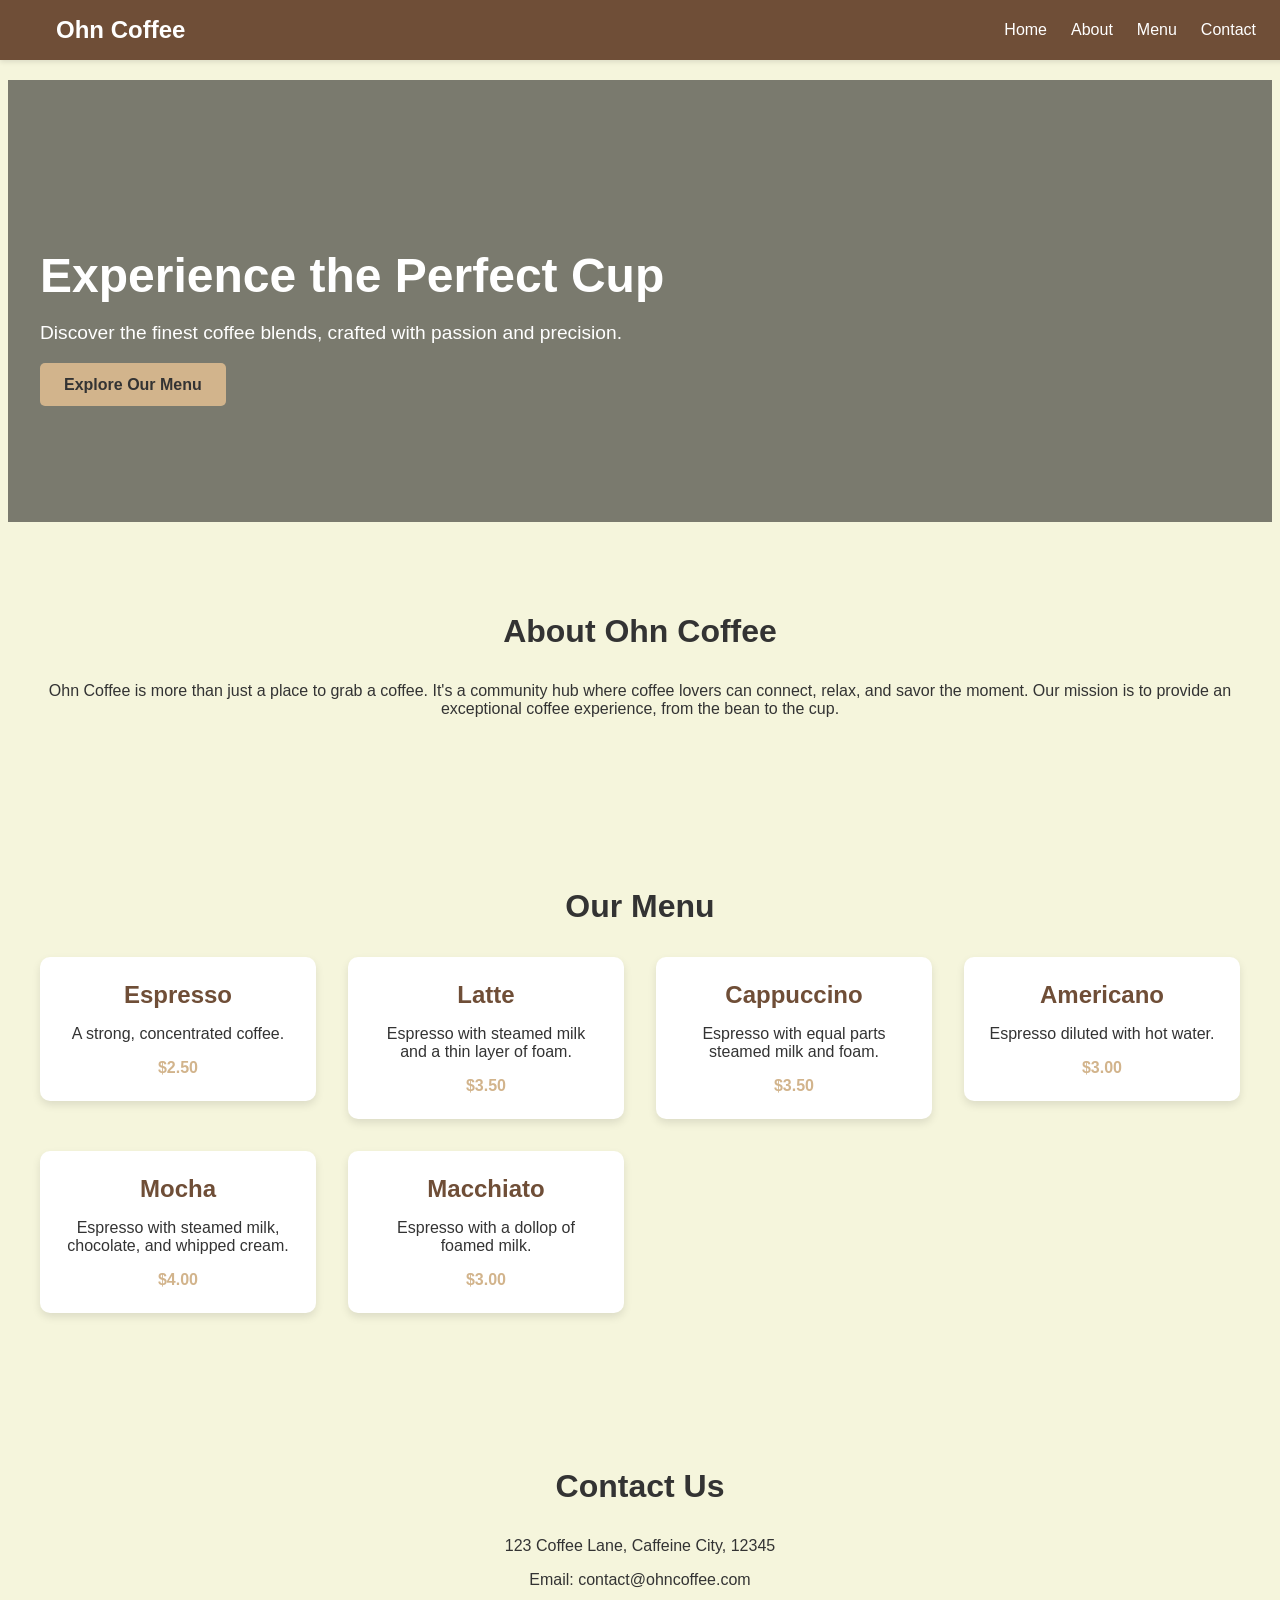
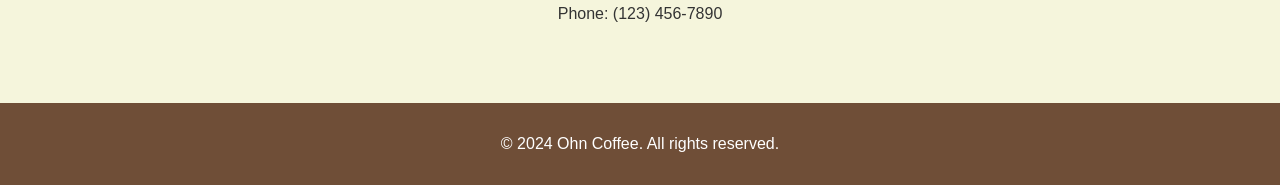
==== index.html @ 7828a5fc "Initial commit for Ohn Coffee branding" ====
<!DOCTYPE html>
<html lang="en">
<head>
    <meta charset="UTF-8">
    <meta name="viewport" content="width=device-width, initial-scale=1.0">
    <title>Ohn Coffee</title>
    <link rel="stylesheet" href="style.css">
</head>
<body>
    <header>
        <nav>
            <div class="logo">Ohn Coffee</div>
            <ul>
                <li><a href="#hero">Home</a></li>
                <li><a href="#about">About</a></li>
                <li><a href="#menu">Menu</a></li>
                <li><a href="#contact">Contact</a></li>
            </ul>
        </nav>
    </header>

    <main>
        <section id="hero">
            <div class="hero-content">
                <h1>Experience the Perfect Cup</h1>
                <p>Discover the finest coffee blends, crafted with passion and precision.</p>
                <a href="#menu" class="btn">Explore Our Menu</a>
            </div>
        </section>

        <section id="about">
            <h2>About Ohn Coffee</h2>
            <p>Ohn Coffee is more than just a place to grab a coffee. It's a community hub where coffee lovers can connect, relax, and savor the moment. Our mission is to provide an exceptional coffee experience, from the bean to the cup.</p>
        </section>

        <section id="menu">
            <h2>Our Menu</h2>
            <div class="menu-items">
                </div>
        </section>

        <section id="contact">
            <h2>Contact Us</h2>
            <p>123 Coffee Lane, Caffeine City, 12345</p>
            <p>Email: contact@ohncoffee.com</p>
            <p>Phone: (123) 456-7890</p>
        </section>
    </main>

    <footer>
        <p>&copy; 2024 Ohn Coffee. All rights reserved.</p>
    </footer>

    <script src="main.js"></script>
</body>
</html>
---- style.css ----
body {
    font-family: sans-serif;
    margin: 0;
    background-color: #F5F5DC;
    color: #333;
}

header {
    background-color: #6F4E37;
    color: white;
    padding: 1rem;
    position: fixed;
    width: 100%;
    top: 0;
    z-index: 1000;
    box-shadow: 0 2px 5px rgba(0,0,0,0.1);
}

nav {
    display: flex;
    justify-content: space-between;
    align-items: center;
    max-width: 1200px;
    margin: 0 auto;
}

.logo {
    font-size: 1.5rem;
    font-weight: bold;
}

nav ul {
    list-style: none;
    margin: 0;
    padding: 0;
    display: flex;
}

nav ul li {
    margin-left: 1.5rem;
}

nav a {
    color: white;
    text-decoration: none;
    font-size: 1rem;
    transition: color 0.3s;
}

nav a:hover {
    color: #D2B48C;
}

main {
    padding-top: 5rem;
}

section {
    padding: 4rem 2rem;
    text-align: center;
    max-width: 1200px;
    margin: 0 auto;
}

#hero {
    background-image: linear-gradient(rgba(0, 0, 0, 0.5), rgba(0, 0, 0, 0.5)), url('https://images.unsplash.com/photo-1511920183353-321c136939a9?q=80&w=2574&ixlib=rb-4.0.3&ixid=M3wxMjA3fDB8MHxwaG90by1wYWdlfHx8fGVufDB8fHx8fA%3D%3D');
    background-size: cover;
    background-position: center;
    color: white;
    padding: 8rem 2rem;
    text-align: left;
}

.hero-content h1 {
    font-size: 3rem;
    margin-bottom: 1rem;
}

.hero-content p {
    font-size: 1.2rem;
    margin-bottom: 2rem;
}

.btn {
    background-color: #D2B48C;
    color: #333;
    padding: 0.8rem 1.5rem;
    text-decoration: none;
    border-radius: 5px;
    font-weight: bold;
    transition: background-color 0.3s;
}

.btn:hover {
    background-color: #C1A37E;
}

h2 {
    font-size: 2rem;
    margin-bottom: 2rem;
}

.menu-items {
    display: grid;
    grid-template-columns: repeat(auto-fit, minmax(250px, 1fr));
    gap: 2rem;
    margin-top: 2rem;
}

footer {
    background-color: #6F4E37;
    color: white;
    text-align: center;
    padding: 1rem;
}
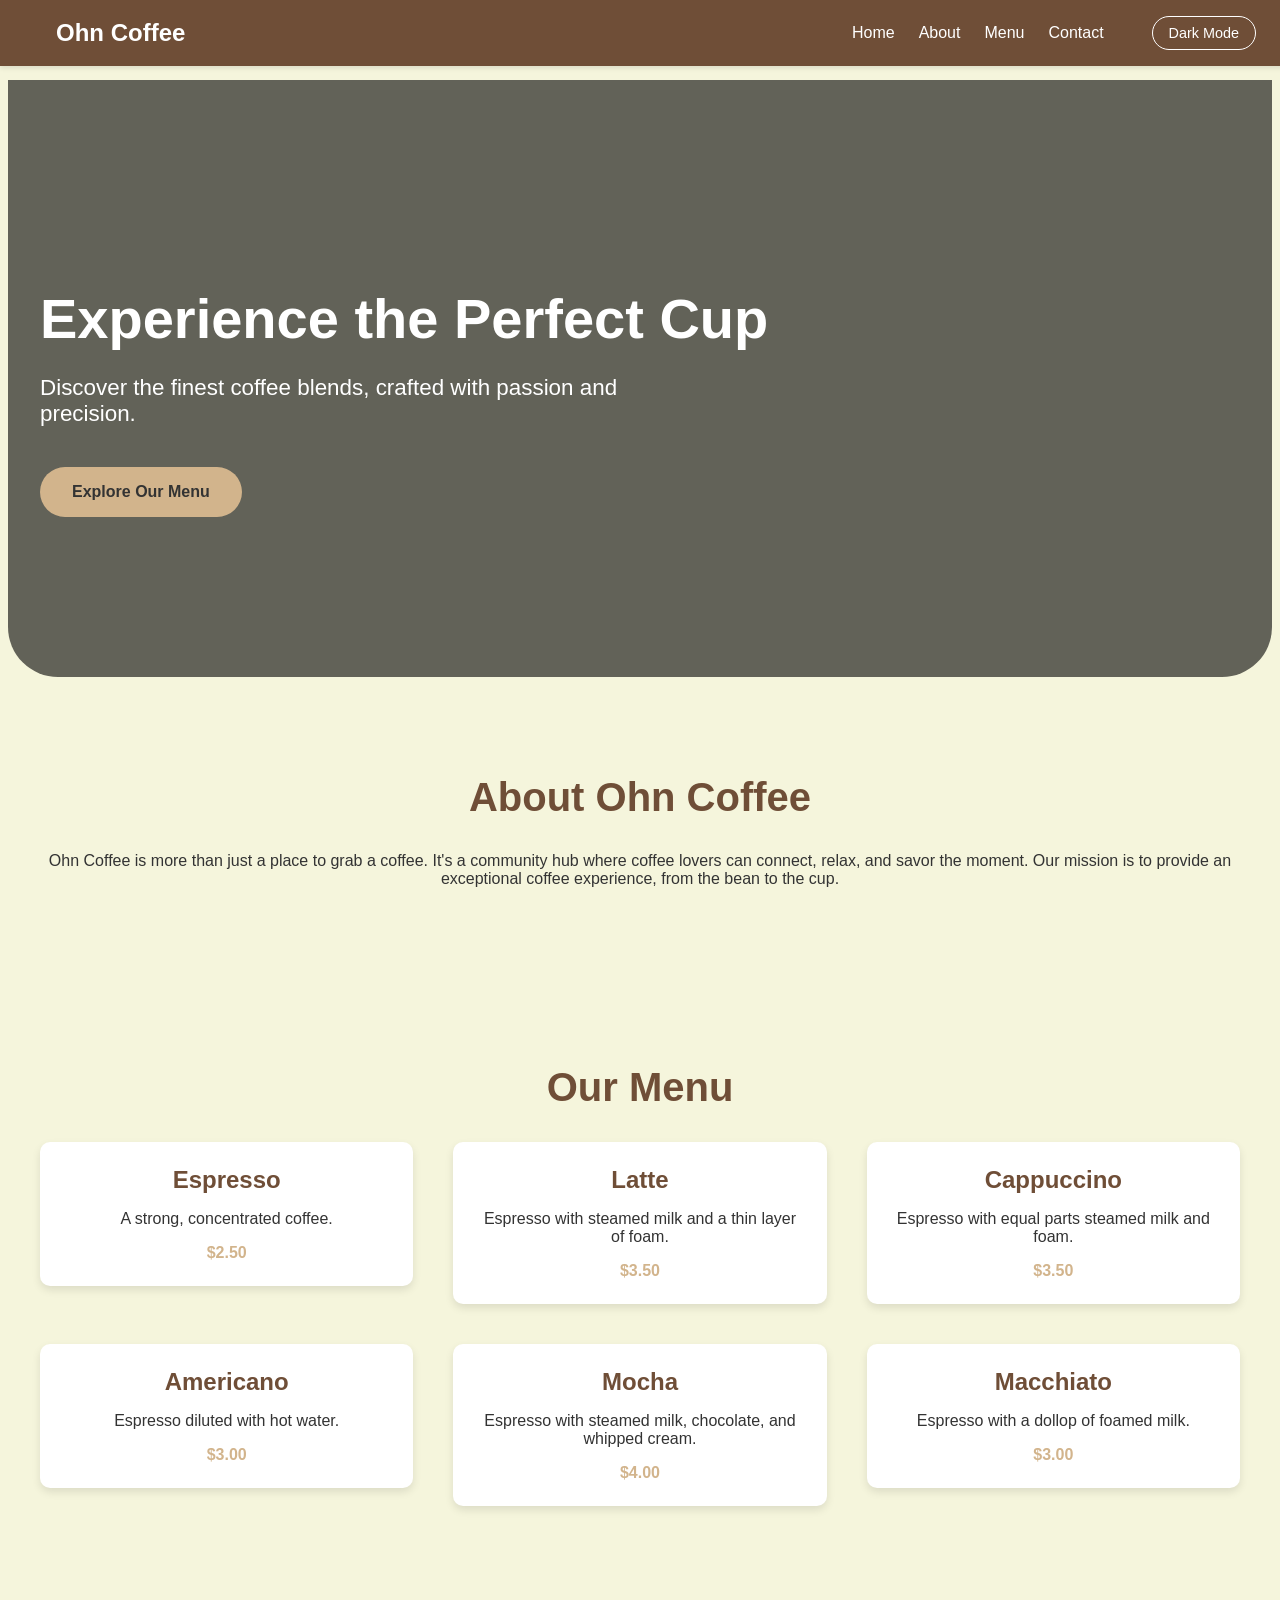
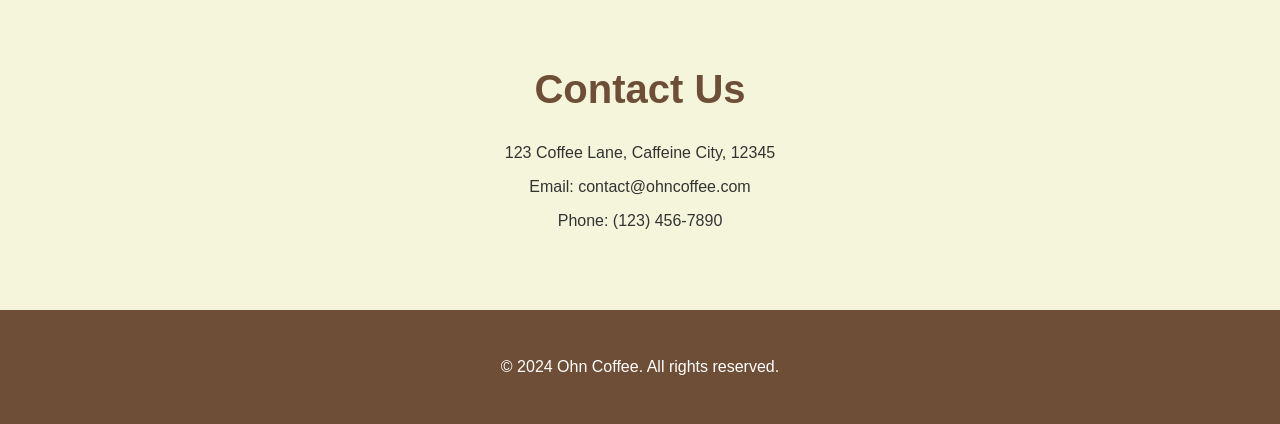
==== commit 9c226b94: "feat: add dark/white mode toggle and refactor styles with CSS variables" ====
--- a/index.html
+++ b/index.html
@@ -16,6 +16,7 @@
                 <li><a href="#about">About</a></li>
                 <li><a href="#menu">Menu</a></li>
                 <li><a href="#contact">Contact</a></li>
+                <li><button id="theme-toggle">Dark Mode</button></li>
             </ul>
         </nav>
     </header>
--- a/style.css
+++ b/style.css
@@ -1,20 +1,45 @@
+:root {
+    --bg-color: #F5F5DC;
+    --text-color: #333333;
+    --primary-color: #6F4E37;
+    --secondary-color: #F5F5DC;
+    --accent-color: #D2B48C;
+    --header-bg: #6F4E37;
+    --header-text: #FFFFFF;
+    --card-bg: #FFFFFF;
+    --card-shadow: rgba(0, 0, 0, 0.1);
+}
+
+body.dark-theme {
+    --bg-color: #1A1A1A;
+    --text-color: #F5F5DC;
+    --primary-color: #D2B48C;
+    --secondary-color: #2D2D2D;
+    --accent-color: #6F4E37;
+    --header-bg: #121212;
+    --header-text: #F5F5DC;
+    --card-bg: #2D2D2D;
+    --card-shadow: rgba(0, 0, 0, 0.3);
+}
 
 body {
-    font-family: sans-serif;
+    font-family: 'Segoe UI', Tahoma, Geneva, Verdana, sans-serif;
     margin: 0;
-    background-color: #F5F5DC;
-    color: #333;
+    background-color: var(--bg-color);
+    color: var(--text-color);
+    transition: background-color 0.3s, color 0.3s;
 }
 
 header {
-    background-color: #6F4E37;
-    color: white;
+    background-color: var(--header-bg);
+    color: var(--header-text);
     padding: 1rem;
     position: fixed;
     width: 100%;
     top: 0;
     z-index: 1000;
     box-shadow: 0 2px 5px rgba(0,0,0,0.1);
+    transition: background-color 0.3s, color 0.3s;
 }
 
 nav {
@@ -35,6 +60,7 @@
     margin: 0;
     padding: 0;
     display: flex;
+    align-items: center;
 }
 
 nav ul li {
@@ -42,14 +68,31 @@
 }
 
 nav a {
-    color: white;
+    color: var(--header-text);
     text-decoration: none;
     font-size: 1rem;
     transition: color 0.3s;
 }
 
 nav a:hover {
-    color: #D2B48C;
+    color: var(--accent-color);
+}
+
+#theme-toggle {
+    background: none;
+    border: 1px solid var(--header-text);
+    color: var(--header-text);
+    padding: 0.5rem 1rem;
+    cursor: pointer;
+    border-radius: 20px;
+    font-size: 0.9rem;
+    margin-left: 1.5rem;
+    transition: all 0.3s;
+}
+
+#theme-toggle:hover {
+    background-color: var(--header-text);
+    color: var(--header-bg);
 }
 
 main {
@@ -64,53 +107,60 @@
 }
 
 #hero {
-    background-image: linear-gradient(rgba(0, 0, 0, 0.5), rgba(0, 0, 0, 0.5)), url('https://images.unsplash.com/photo-1511920183353-321c136939a9?q=80&w=2574&ixlib=rb-4.0.3&ixid=M3wxMjA3fDB8MHxwaG90by1wYWdlfHx8fGVufDB8fHx8fA%3D%3D');
+    background-image: linear-gradient(rgba(0, 0, 0, 0.6), rgba(0, 0, 0, 0.6)), url('https://images.unsplash.com/photo-1511920183353-321c136939a9?q=80&w=2574&ixlib=rb-4.0.3&ixid=M3wxMjA3fDB8MHxwaG90by1wYWdlfHx8fGVufDB8fHx8fA%3D%3D');
     background-size: cover;
     background-position: center;
     color: white;
-    padding: 8rem 2rem;
+    padding: 10rem 2rem;
     text-align: left;
+    border-radius: 0 0 50px 50px;
 }
 
 .hero-content h1 {
-    font-size: 3rem;
-    margin-bottom: 1rem;
+    font-size: 3.5rem;
+    margin-bottom: 1.5rem;
 }
 
 .hero-content p {
-    font-size: 1.2rem;
-    margin-bottom: 2rem;
+    font-size: 1.4rem;
+    margin-bottom: 2.5rem;
+    max-width: 600px;
 }
 
 .btn {
-    background-color: #D2B48C;
+    background-color: var(--accent-color);
     color: #333;
-    padding: 0.8rem 1.5rem;
+    padding: 1rem 2rem;
     text-decoration: none;
-    border-radius: 5px;
+    border-radius: 30px;
     font-weight: bold;
-    transition: background-color 0.3s;
+    transition: transform 0.3s, background-color 0.3s;
+    display: inline-block;
 }
 
 .btn:hover {
-    background-color: #C1A37E;
+    background-color: var(--primary-color);
+    color: white;
+    transform: scale(1.05);
 }
 
 h2 {
-    font-size: 2rem;
+    font-size: 2.5rem;
     margin-bottom: 2rem;
+    color: var(--primary-color);
 }
 
 .menu-items {
     display: grid;
-    grid-template-columns: repeat(auto-fit, minmax(250px, 1fr));
-    gap: 2rem;
+    grid-template-columns: repeat(auto-fit, minmax(280px, 1fr));
+    gap: 2.5rem;
     margin-top: 2rem;
 }
 
 footer {
-    background-color: #6F4E37;
-    color: white;
+    background-color: var(--header-bg);
+    color: var(--header-text);
     text-align: center;
-    padding: 1rem;
+    padding: 2rem;
+    transition: background-color 0.3s, color 0.3s;
 }
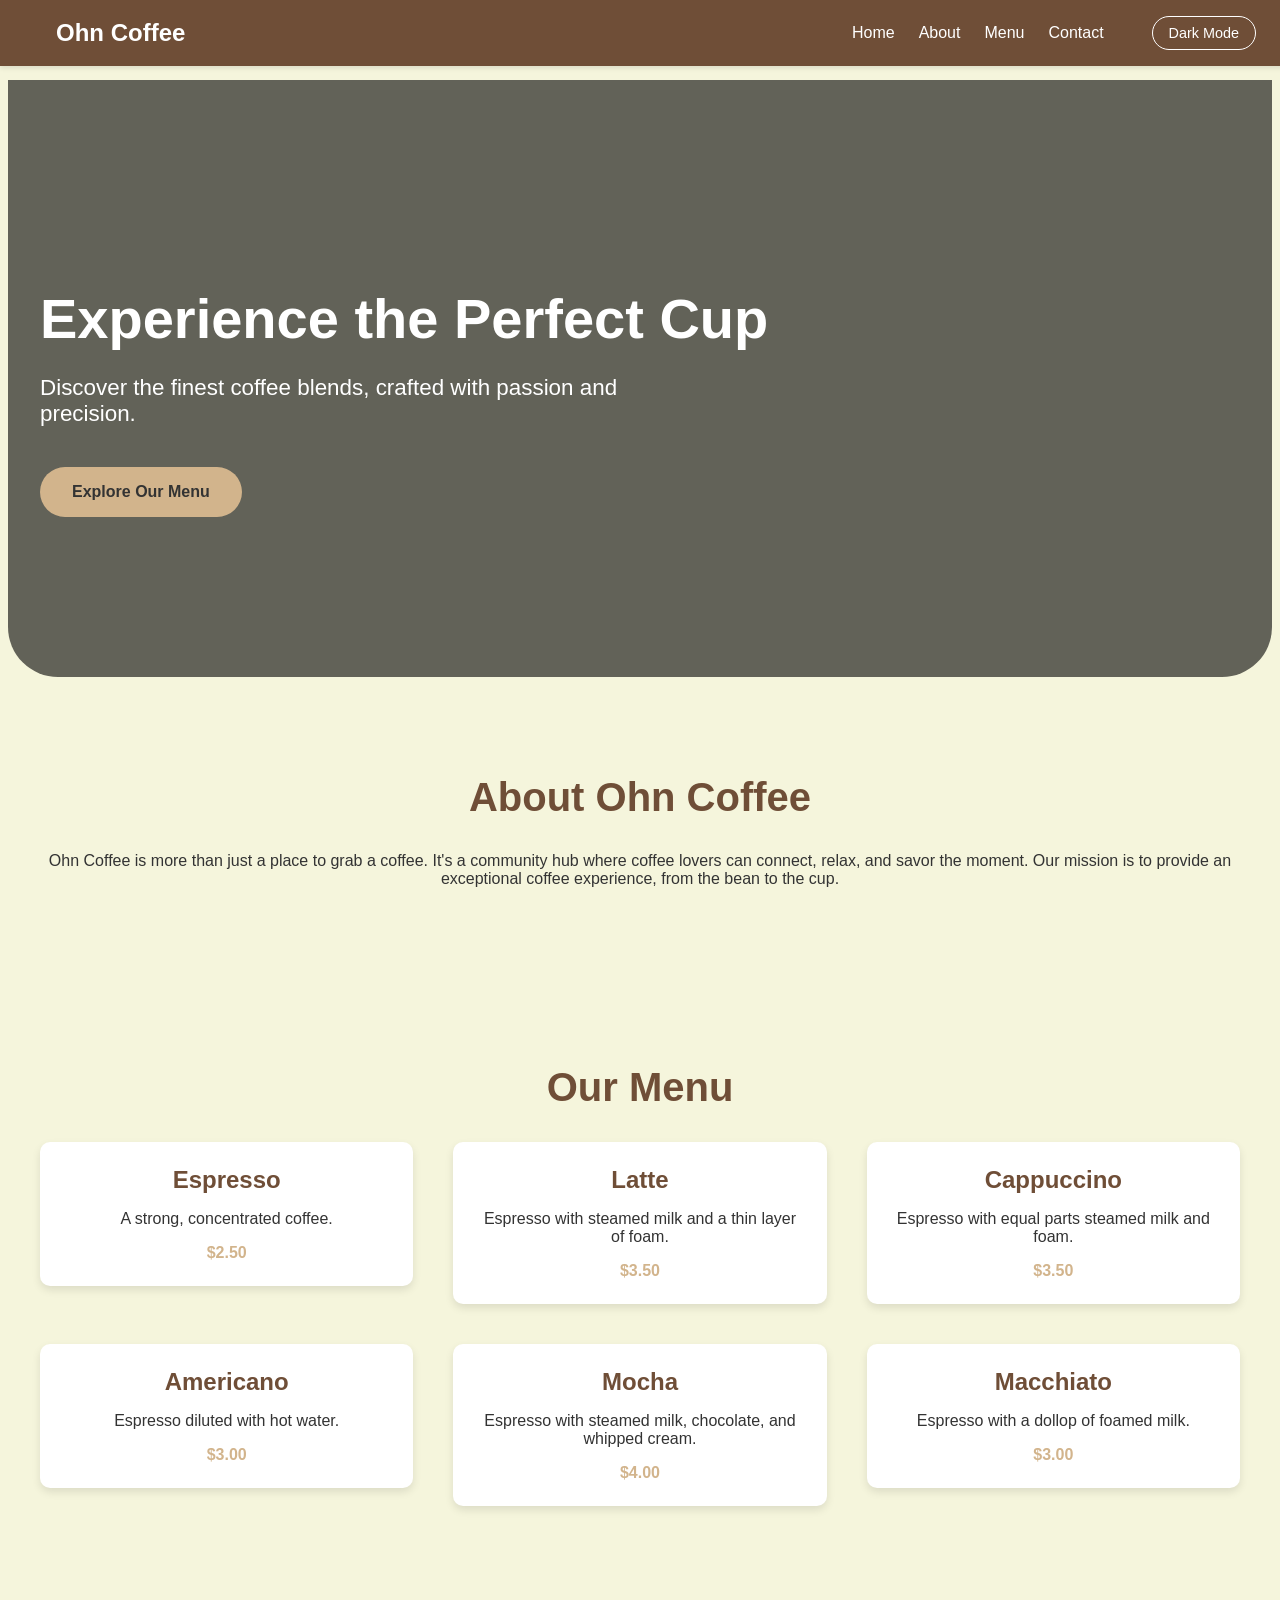
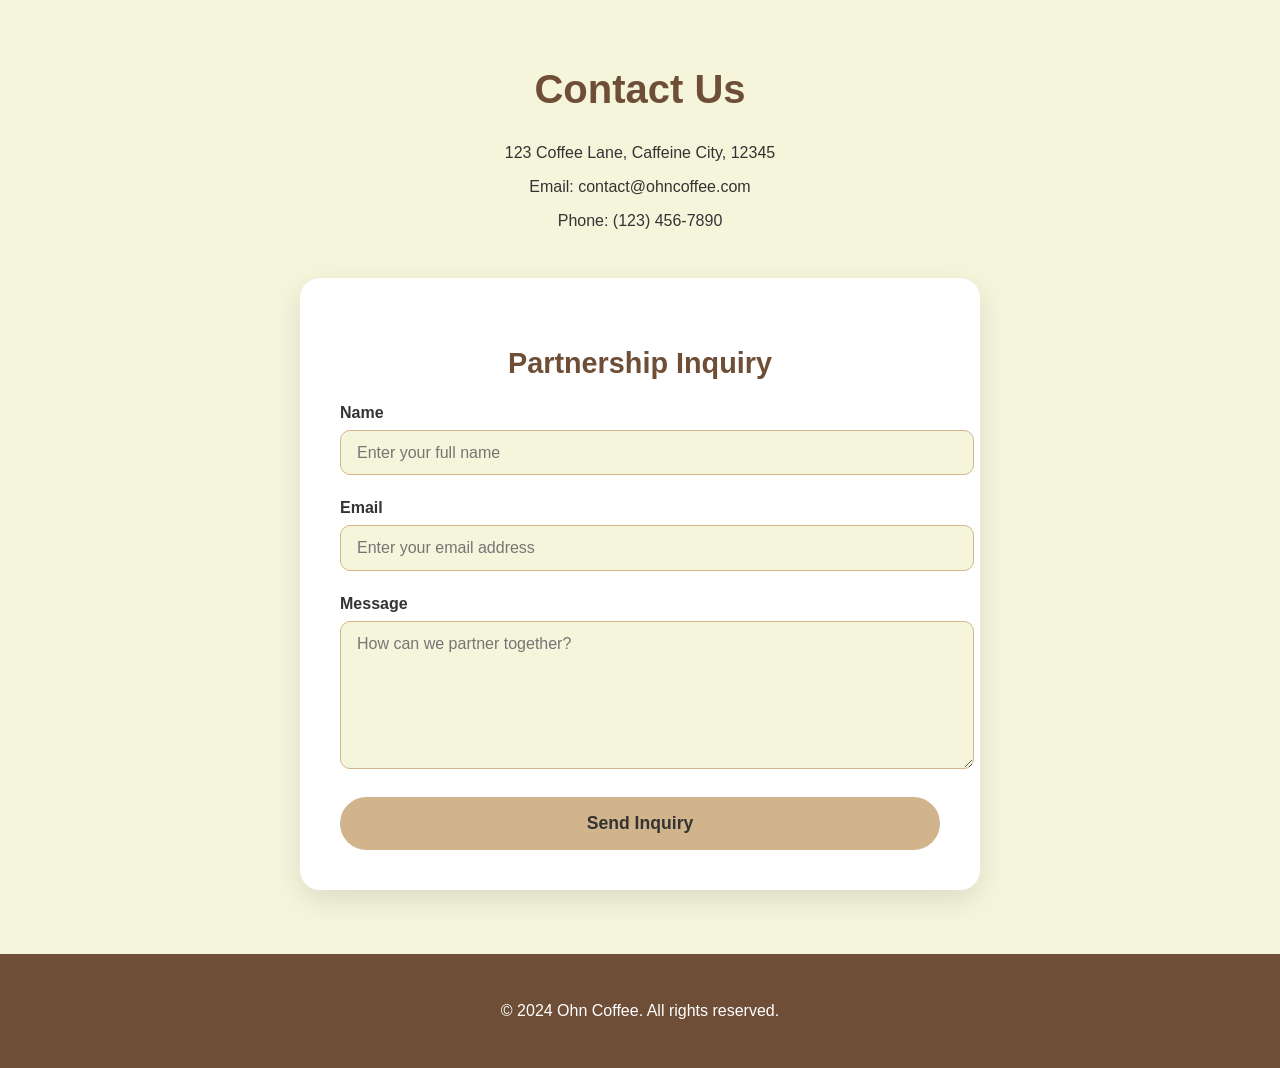
==== commit 49c26e58: "feat: update formspree endpoint and finalize partnership form" ====
--- a/index.html
+++ b/index.html
@@ -46,6 +46,25 @@
             <p>123 Coffee Lane, Caffeine City, 12345</p>
             <p>Email: contact@ohncoffee.com</p>
             <p>Phone: (123) 456-7890</p>
+
+            <div class="partnership-form">
+                <h3>Partnership Inquiry</h3>
+                <form action="https://formspree.io/f/mpqegzza" method="POST">
+                    <div class="form-group">
+                        <label for="full-name">Name</label>
+                        <input type="text" id="full-name" name="name" required placeholder="Enter your full name">
+                    </div>
+                    <div class="form-group">
+                        <label for="email-address">Email</label>
+                        <input type="email" id="email-address" name="email" required placeholder="Enter your email address">
+                    </div>
+                    <div class="form-group">
+                        <label for="message">Message</label>
+                        <textarea id="message" name="message" required placeholder="How can we partner together?"></textarea>
+                    </div>
+                    <button type="submit" class="btn">Send Inquiry</button>
+                </form>
+            </div>
         </section>
     </main>
 
--- a/style.css
+++ b/style.css
@@ -157,6 +157,67 @@
     margin-top: 2rem;
 }
 
+.partnership-form {
+    max-width: 600px;
+    margin: 3rem auto 0;
+    text-align: left;
+    background-color: var(--card-bg);
+    padding: 2.5rem;
+    border-radius: 20px;
+    box-shadow: 0 10px 30px var(--card-shadow);
+    transition: background-color 0.3s, box-shadow 0.3s;
+}
+
+.partnership-form h3 {
+    font-size: 1.8rem;
+    color: var(--primary-color);
+    margin-bottom: 1.5rem;
+    text-align: center;
+}
+
+.form-group {
+    margin-bottom: 1.5rem;
+}
+
+.form-group label {
+    display: block;
+    margin-bottom: 0.5rem;
+    font-weight: bold;
+    color: var(--text-color);
+}
+
+.form-group input, 
+.form-group textarea {
+    width: 100%;
+    padding: 0.8rem 1rem;
+    border: 1px solid var(--accent-color);
+    border-radius: 10px;
+    background-color: var(--bg-color);
+    color: var(--text-color);
+    font-family: inherit;
+    font-size: 1rem;
+    transition: border-color 0.3s, box-shadow 0.3s;
+}
+
+.form-group input:focus, 
+.form-group textarea:focus {
+    outline: none;
+    border-color: var(--primary-color);
+    box-shadow: 0 0 0 3px rgba(111, 78, 55, 0.2);
+}
+
+.form-group textarea {
+    height: 120px;
+    resize: vertical;
+}
+
+.partnership-form .btn {
+    width: 100%;
+    border: none;
+    cursor: pointer;
+    font-size: 1.1rem;
+}
+
 footer {
     background-color: var(--header-bg);
     color: var(--header-text);
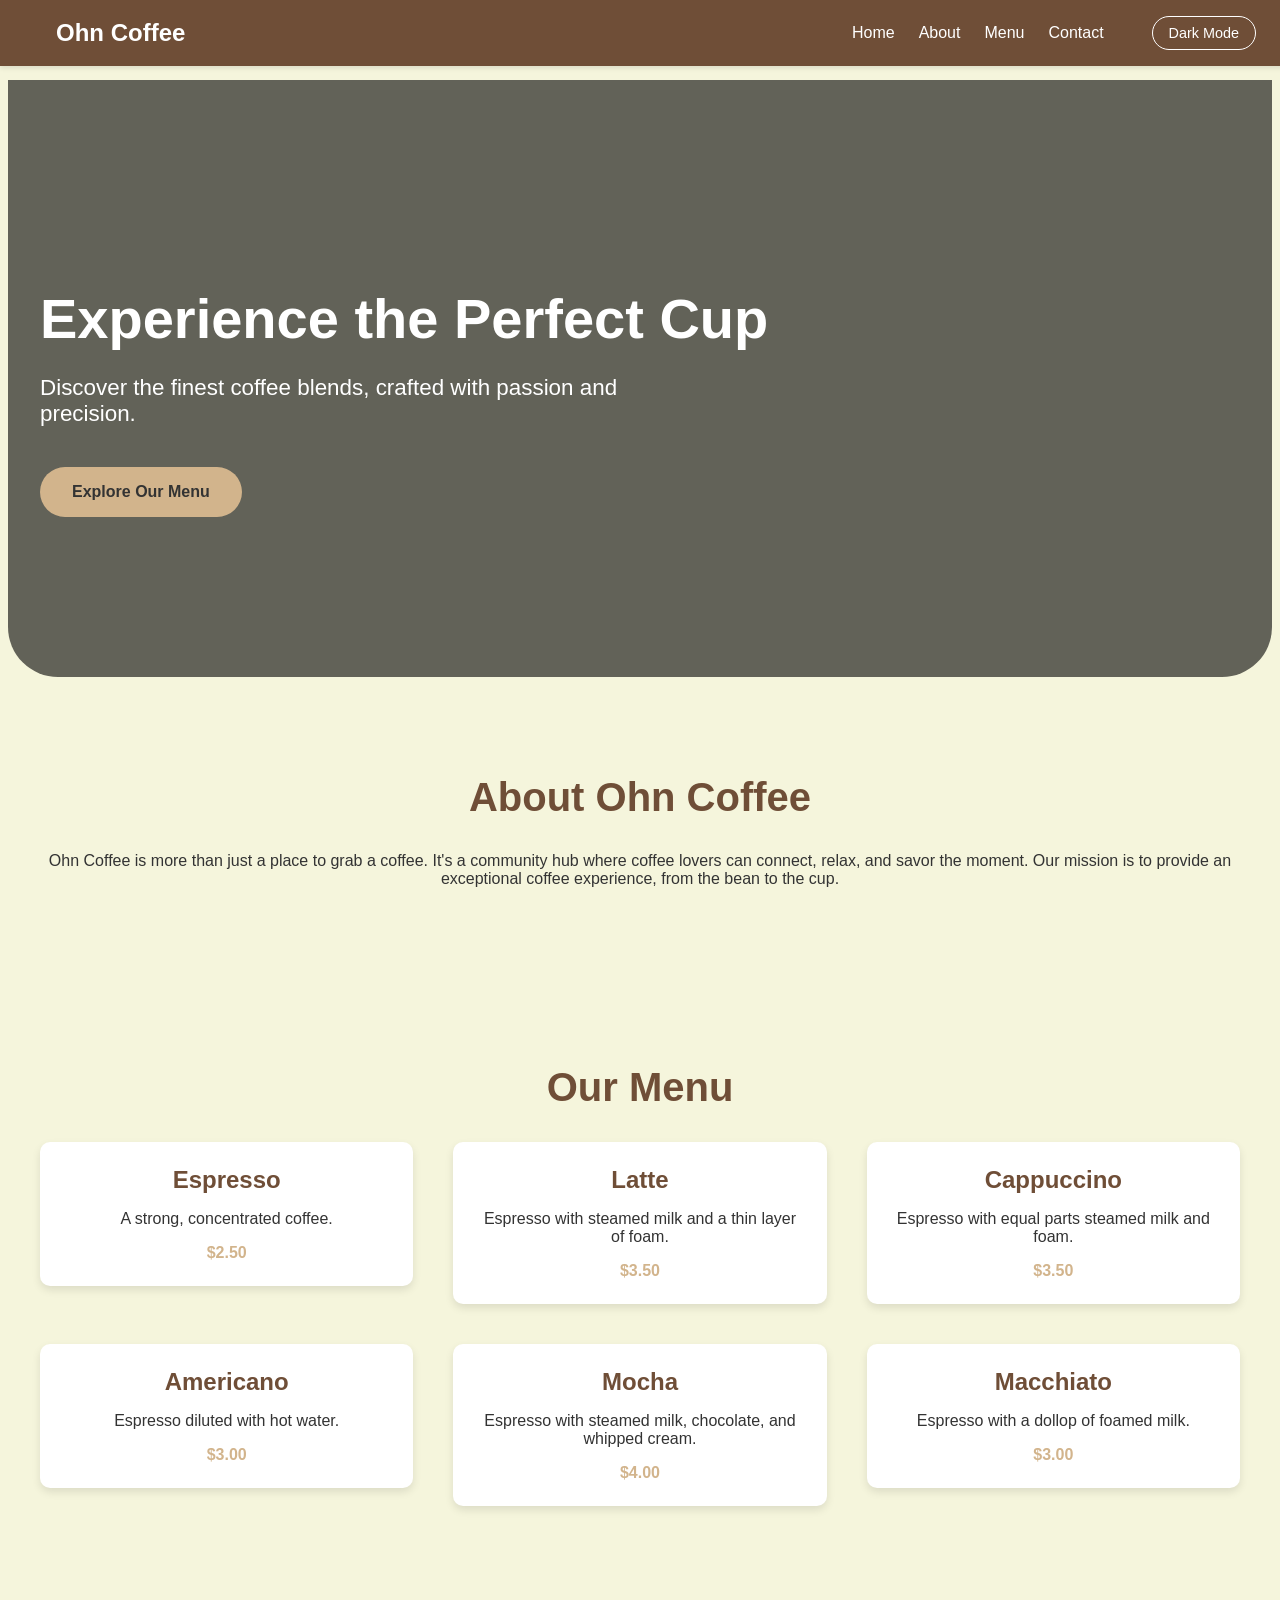
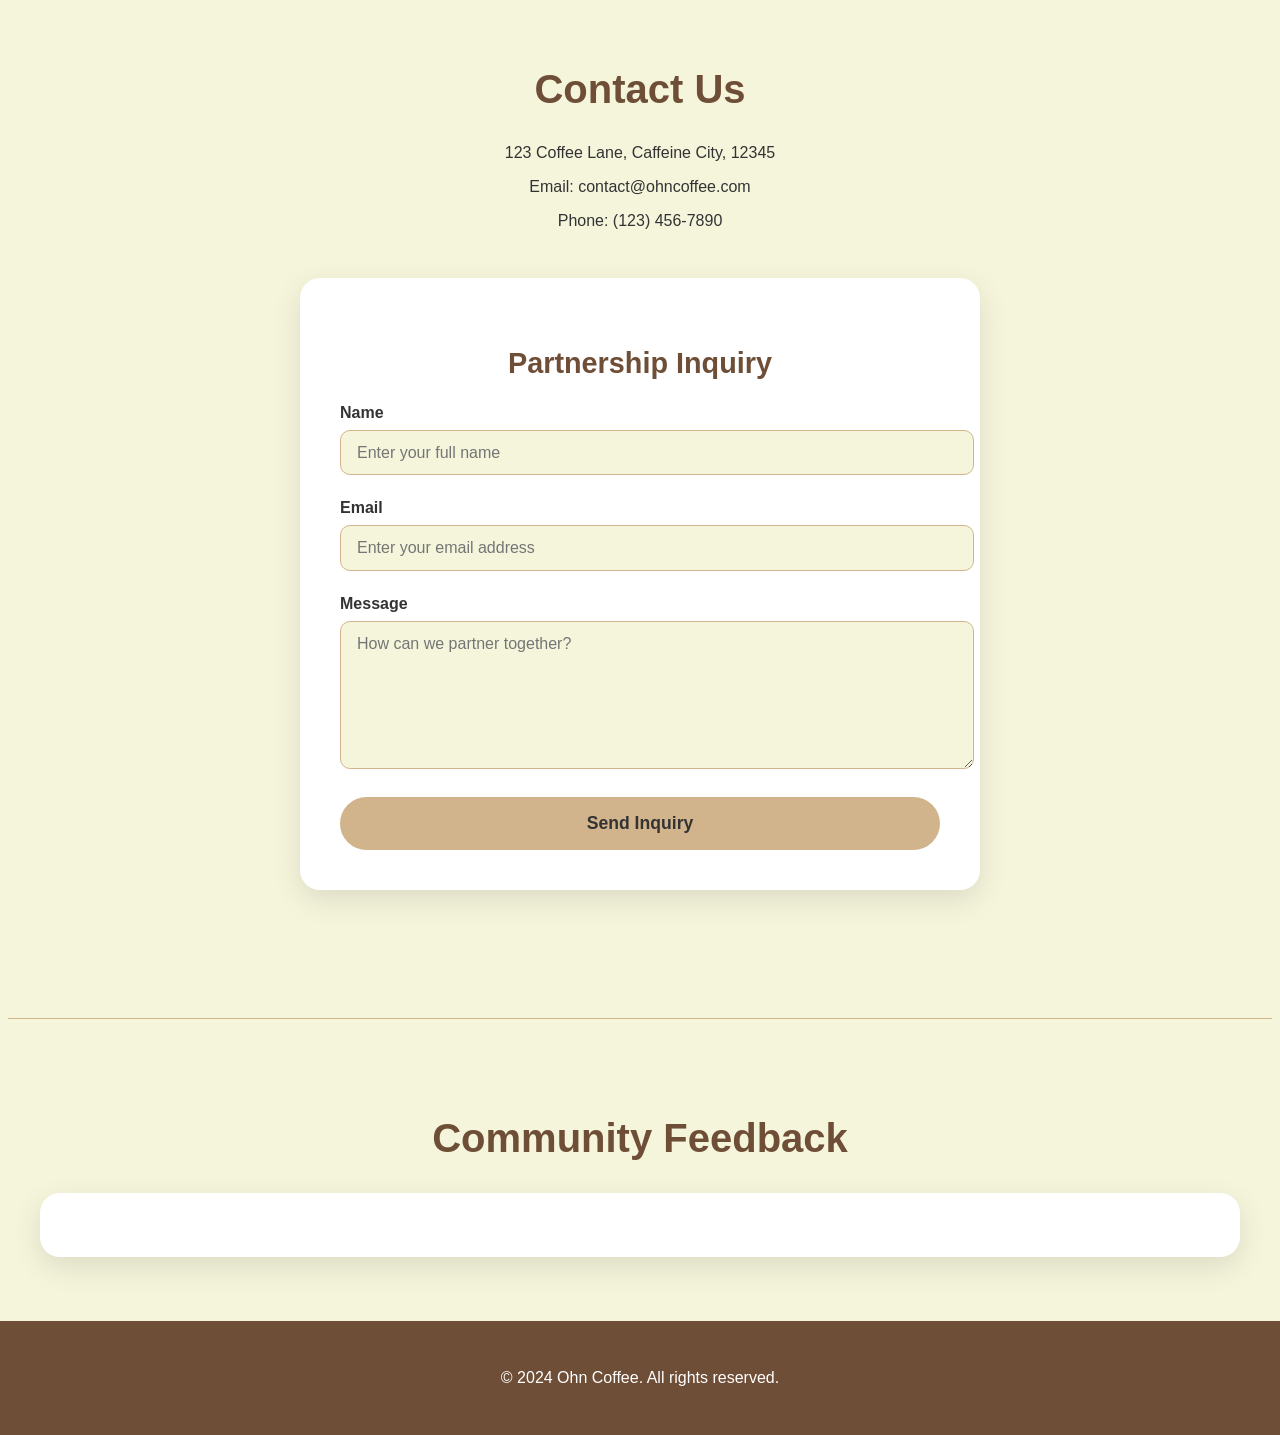
==== commit 649b3278: "feat: integrate Disqus comments section" ====
--- a/index.html
+++ b/index.html
@@ -66,6 +66,29 @@
                 </form>
             </div>
         </section>
+
+        <section id="comments">
+            <h2>Community Feedback</h2>
+            <div id="disqus_thread"></div>
+            <script>
+                /**
+                *  RECOMMENDED CONFIGURATION VARIABLES: EDIT AND UNCOMMENT THE SECTION BELOW TO INSERT DYNAMIC VALUES FROM YOUR PLATFORM OR CMS.
+                *  LEARN WHY DEFINING THESE VARIABLES IS IMPORTANT: https://disqus.com/admin/universalcode/#configuration-variables    */
+                /*
+                var disqus_config = function () {
+                this.page.url = PAGE_URL;  // Replace PAGE_URL with your page's canonical URL variable
+                this.page.identifier = PAGE_IDENTIFIER; // Replace PAGE_IDENTIFIER with your page's unique identifier variable
+                };
+                */
+                (function() { // DON'T EDIT BELOW THIS LINE
+                var d = document, s = d.createElement('script');
+                s.src = 'https://ohn-coffee.disqus.com/embed.js';
+                s.setAttribute('data-timestamp', +new Date());
+                (d.head || d.body).appendChild(s);
+                })();
+            </script>
+            <noscript>Please enable JavaScript to view the <a href="https://disqus.com/?ref_noscript">comments powered by Disqus.</a></noscript>
+        </section>
     </main>
 
     <footer>
--- a/style.css
+++ b/style.css
@@ -218,6 +218,20 @@
     font-size: 1.1rem;
 }
 
+#comments {
+    margin-top: 4rem;
+    border-top: 1px solid var(--accent-color);
+    padding-top: 4rem;
+}
+
+#disqus_thread {
+    background-color: var(--card-bg);
+    padding: 2rem;
+    border-radius: 20px;
+    box-shadow: 0 10px 30px var(--card-shadow);
+    transition: background-color 0.3s, box-shadow 0.3s;
+}
+
 footer {
     background-color: var(--header-bg);
     color: var(--header-text);
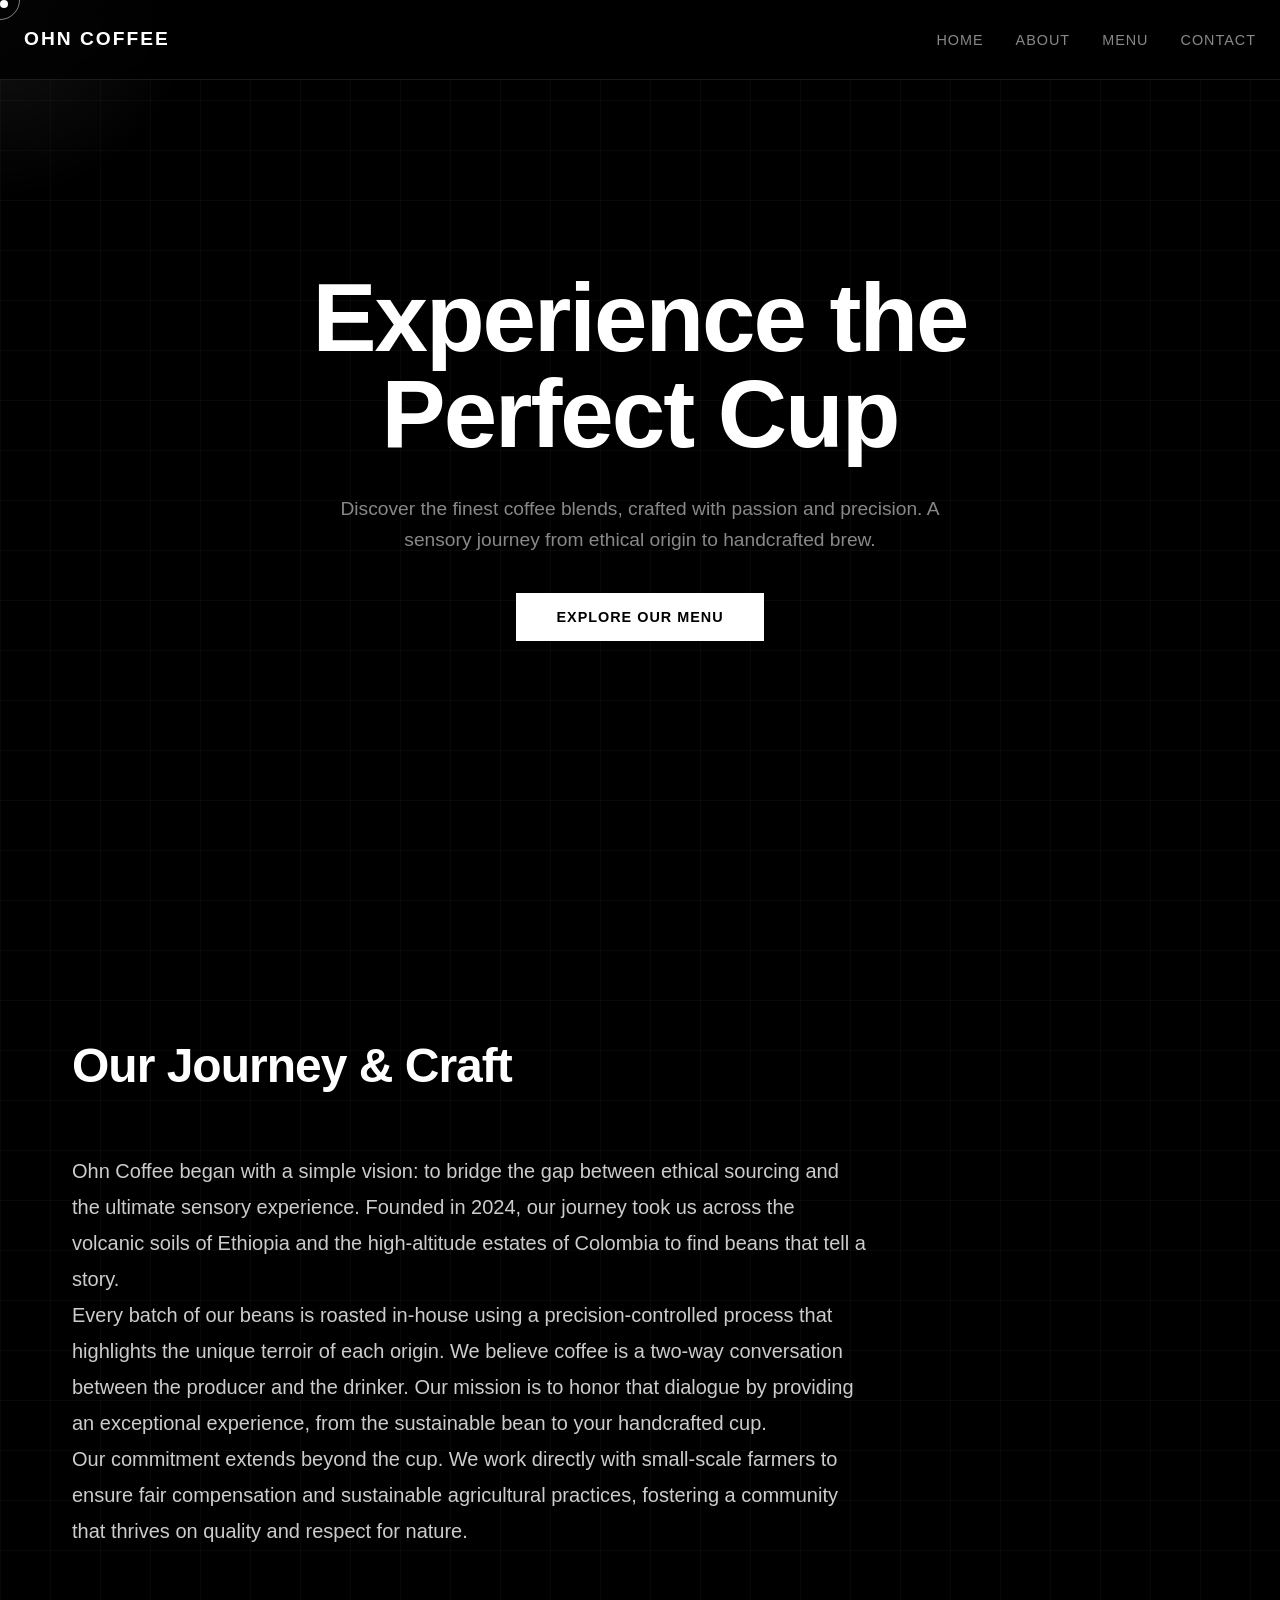
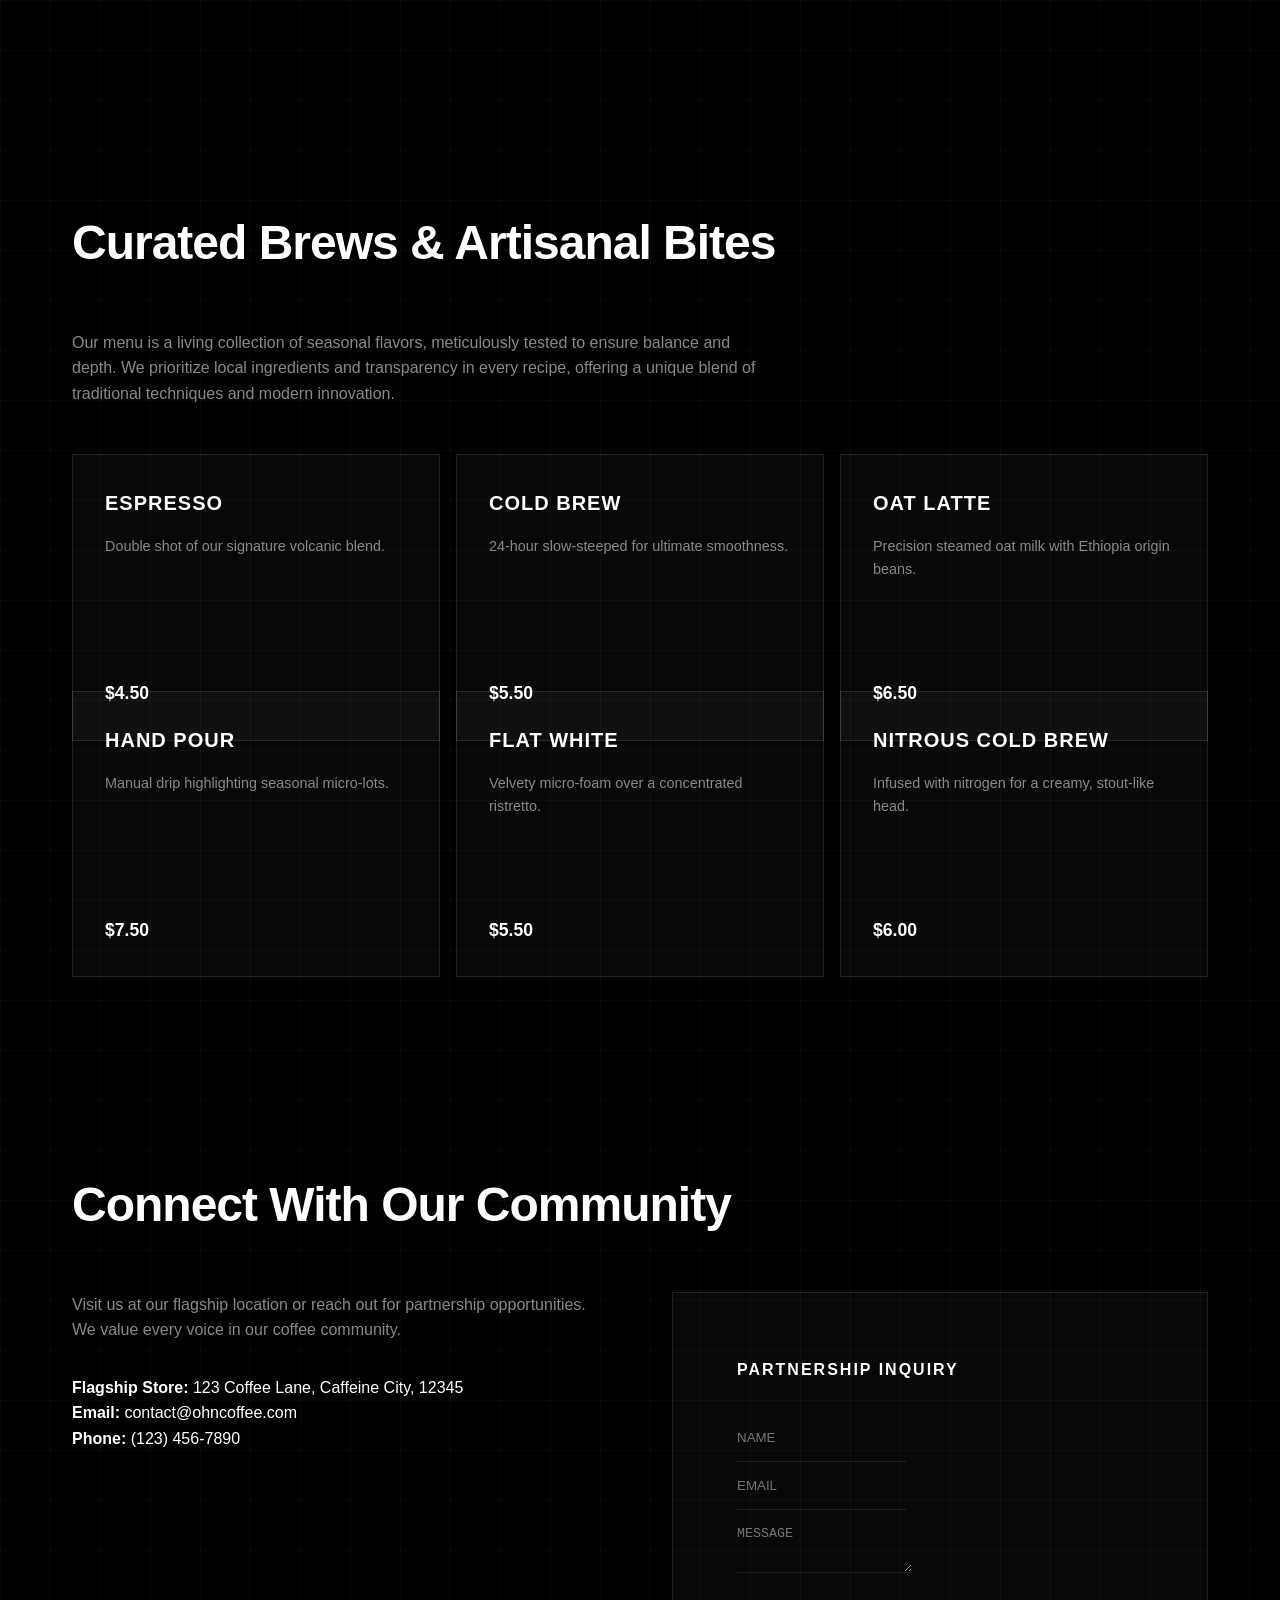
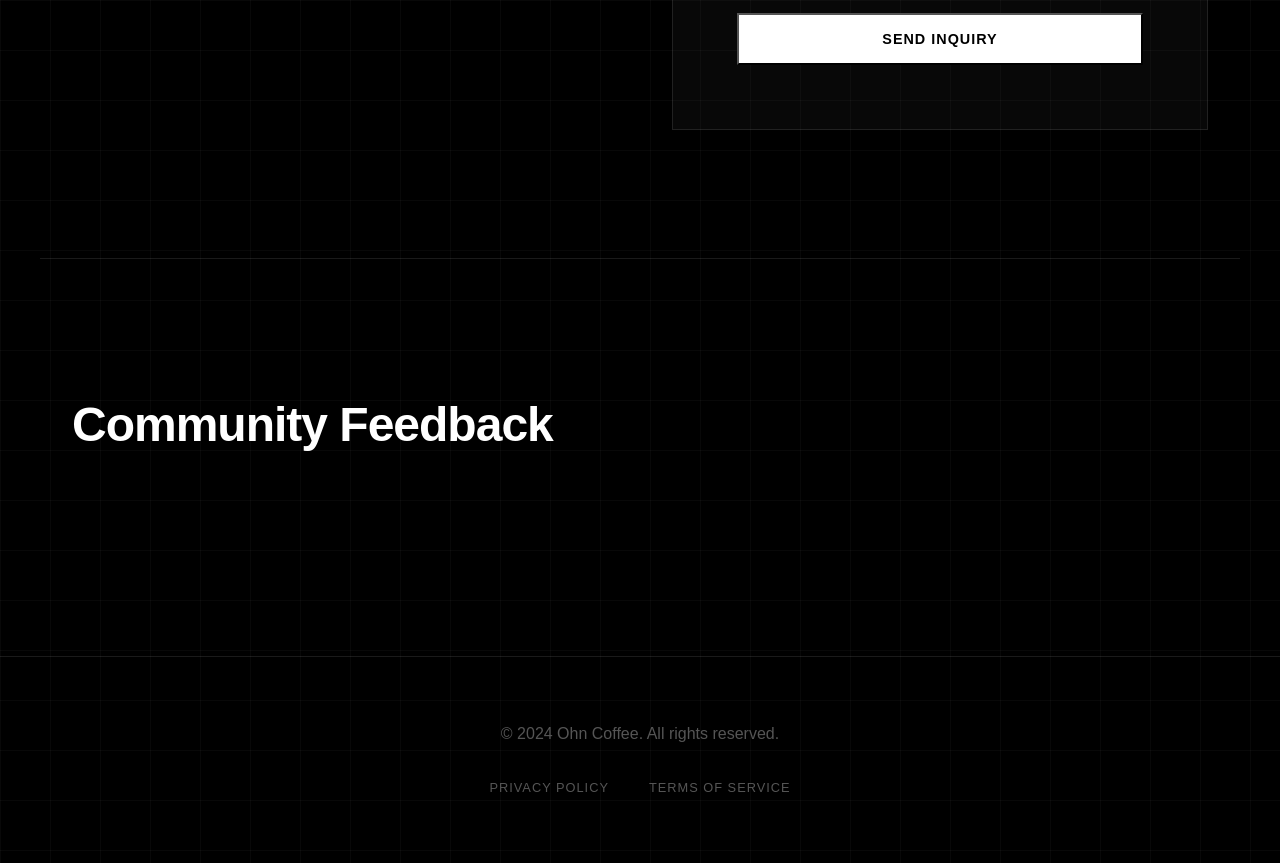
==== commit a815e741: "style: futuristic redesign with interactive mouse cursor effect inspired by Vercel Ship 999" ====
--- a/index.html
+++ b/index.html
@@ -1,13 +1,17 @@
-
 <!DOCTYPE html>
 <html lang="en">
 <head>
     <meta charset="UTF-8">
     <meta name="viewport" content="width=device-width, initial-scale=1.0">
-    <title>Ohn Coffee</title>
+    <title>Ohn Coffee - Futuristic Roasts & Community</title>
     <link rel="stylesheet" href="style.css">
 </head>
 <body>
+    <!-- Interactive Cursor Elements -->
+    <div id="custom-cursor"></div>
+    <div id="cursor-follower"></div>
+    <div id="cursor-glow"></div>
+
     <header>
         <nav>
             <div class="logo">Ohn Coffee</div>
@@ -16,7 +20,6 @@
                 <li><a href="#about">About</a></li>
                 <li><a href="#menu">Menu</a></li>
                 <li><a href="#contact">Contact</a></li>
-                <li><button id="theme-toggle">Dark Mode</button></li>
             </ul>
         </nav>
     </header>
@@ -24,75 +27,83 @@
     <main>
         <section id="hero">
             <div class="hero-content">
-                <h1>Experience the Perfect Cup</h1>
-                <p>Discover the finest coffee blends, crafted with passion and precision.</p>
+                <h1>Experience the<br>Perfect Cup</h1>
+                <p>Discover the finest coffee blends, crafted with passion and precision. A sensory journey from ethical origin to handcrafted brew.</p>
                 <a href="#menu" class="btn">Explore Our Menu</a>
             </div>
         </section>
 
         <section id="about">
-            <h2>About Ohn Coffee</h2>
-            <p>Ohn Coffee is more than just a place to grab a coffee. It's a community hub where coffee lovers can connect, relax, and savor the moment. Our mission is to provide an exceptional coffee experience, from the bean to the cup.</p>
+            <h2>Our Journey & Craft</h2>
+            <div class="about-grid">
+                <div class="about-text" style="max-width: 800px; line-height: 1.8; text-align: left;">
+                    <p>Ohn Coffee began with a simple vision: to bridge the gap between ethical sourcing and the ultimate sensory experience. Founded in 2024, our journey took us across the volcanic soils of Ethiopia and the high-altitude estates of Colombia to find beans that tell a story.</p>
+                    <p>Every batch of our beans is roasted in-house using a precision-controlled process that highlights the unique terroir of each origin. We believe coffee is a two-way conversation between the producer and the drinker. Our mission is to honor that dialogue by providing an exceptional experience, from the sustainable bean to your handcrafted cup.</p>
+                    <p>Our commitment extends beyond the cup. We work directly with small-scale farmers to ensure fair compensation and sustainable agricultural practices, fostering a community that thrives on quality and respect for nature.</p>
+                </div>
+            </div>
         </section>
 
         <section id="menu">
-            <h2>Our Menu</h2>
+            <h2>Curated Brews & Artisanal Bites</h2>
+            <p style="max-width: 700px; margin-bottom: 3rem; color: #888;">Our menu is a living collection of seasonal flavors, meticulously tested to ensure balance and depth. We prioritize local ingredients and transparency in every recipe, offering a unique blend of traditional techniques and modern innovation.</p>
             <div class="menu-items">
                 </div>
         </section>
 
         <section id="contact">
-            <h2>Contact Us</h2>
-            <p>123 Coffee Lane, Caffeine City, 12345</p>
-            <p>Email: contact@ohncoffee.com</p>
-            <p>Phone: (123) 456-7890</p>
+            <h2>Connect With Our Community</h2>
+            <div class="contact-grid" style="display: grid; grid-template-columns: repeat(auto-fit, minmax(300px, 1fr)); gap: 4rem; text-align: left;">
+                <div class="contact-info">
+                    <p style="margin-bottom: 2rem; color: #888;">Visit us at our flagship location or reach out for partnership opportunities. We value every voice in our coffee community.</p>
+                    <p><strong>Flagship Store:</strong> 123 Coffee Lane, Caffeine City, 12345</p>
+                    <p><strong>Email:</strong> contact@ohncoffee.com</p>
+                    <p><strong>Phone:</strong> (123) 456-7890</p>
+                </div>
 
-            <div class="partnership-form">
-                <h3>Partnership Inquiry</h3>
-                <form action="https://formspree.io/f/mpqegzza" method="POST">
-                    <div class="form-group">
-                        <label for="full-name">Name</label>
-                        <input type="text" id="full-name" name="name" required placeholder="Enter your full name">
-                    </div>
-                    <div class="form-group">
-                        <label for="email-address">Email</label>
-                        <input type="email" id="email-address" name="email" required placeholder="Enter your email address">
-                    </div>
-                    <div class="form-group">
-                        <label for="message">Message</label>
-                        <textarea id="message" name="message" required placeholder="How can we partner together?"></textarea>
-                    </div>
-                    <button type="submit" class="btn">Send Inquiry</button>
-                </form>
+                <div class="partnership-form">
+                    <h3 style="margin-bottom: 2rem; text-transform: uppercase; font-size: 1rem; letter-spacing: 2px;">Partnership Inquiry</h3>
+                    <form action="https://formspree.io/f/mpqegzza" method="POST">
+                        <div class="form-group">
+                            <label for="full-name" style="display: none;">Name</label>
+                            <input type="text" id="full-name" name="name" required placeholder="NAME">
+                        </div>
+                        <div class="form-group">
+                            <label for="email-address" style="display: none;">Email</label>
+                            <input type="email" id="email-address" name="email" required placeholder="EMAIL">
+                        </div>
+                        <div class="form-group">
+                            <label for="message" style="display: none;">Message</label>
+                            <textarea id="message" name="message" required placeholder="MESSAGE"></textarea>
+                        </div>
+                        <button type="submit" class="btn" style="margin-top: 2rem; width: 100%;">Send Inquiry</button>
+                    </form>
+                </div>
             </div>
         </section>
 
         <section id="comments">
-            <h2>Community Feedback</h2>
+            <h2 style="margin-bottom: 4rem;">Community Feedback</h2>
             <div id="disqus_thread"></div>
             <script>
-                /**
-                *  RECOMMENDED CONFIGURATION VARIABLES: EDIT AND UNCOMMENT THE SECTION BELOW TO INSERT DYNAMIC VALUES FROM YOUR PLATFORM OR CMS.
-                *  LEARN WHY DEFINING THESE VARIABLES IS IMPORTANT: https://disqus.com/admin/universalcode/#configuration-variables    */
-                /*
-                var disqus_config = function () {
-                this.page.url = PAGE_URL;  // Replace PAGE_URL with your page's canonical URL variable
-                this.page.identifier = PAGE_IDENTIFIER; // Replace PAGE_IDENTIFIER with your page's unique identifier variable
-                };
-                */
-                (function() { // DON'T EDIT BELOW THIS LINE
+                (function() {
                 var d = document, s = d.createElement('script');
                 s.src = 'https://ohn-coffee.disqus.com/embed.js';
                 s.setAttribute('data-timestamp', +new Date());
                 (d.head || d.body).appendChild(s);
                 })();
             </script>
-            <noscript>Please enable JavaScript to view the <a href="https://disqus.com/?ref_noscript">comments powered by Disqus.</a></noscript>
         </section>
     </main>
 
     <footer>
-        <p>&copy; 2024 Ohn Coffee. All rights reserved.</p>
+        <div class="footer-content" style="max-width: 1200px; margin: 0 auto; display: flex; flex-direction: column; align-items: center; gap: 2rem;">
+            <p style="color: #555;">&copy; 2024 Ohn Coffee. All rights reserved.</p>
+            <div class="footer-links" style="display: flex; gap: 2.5rem;">
+                <a href="privacy.html" style="text-decoration: none; font-size: 0.8rem; letter-spacing: 1px; text-transform: uppercase;">Privacy Policy</a>
+                <a href="terms.html" style="text-decoration: none; font-size: 0.8rem; letter-spacing: 1px; text-transform: uppercase;">Terms of Service</a>
+            </div>
+        </div>
     </footer>
 
     <script src="main.js"></script>
--- a/style.css
+++ b/style.css
@@ -1,241 +1,256 @@
 :root {
-    --bg-color: #F5F5DC;
-    --text-color: #333333;
-    --primary-color: #6F4E37;
-    --secondary-color: #F5F5DC;
-    --accent-color: #D2B48C;
-    --header-bg: #6F4E37;
-    --header-text: #FFFFFF;
-    --card-bg: #FFFFFF;
-    --card-shadow: rgba(0, 0, 0, 0.1);
-}
-
-body.dark-theme {
-    --bg-color: #1A1A1A;
-    --text-color: #F5F5DC;
-    --primary-color: #D2B48C;
-    --secondary-color: #2D2D2D;
-    --accent-color: #6F4E37;
-    --header-bg: #121212;
-    --header-text: #F5F5DC;
-    --card-bg: #2D2D2D;
-    --card-shadow: rgba(0, 0, 0, 0.3);
+    --bg-color: #000000;
+    --text-color: #ffffff;
+    --primary-color: #ffffff;
+    --accent-color: #555555;
+    --header-bg: rgba(0, 0, 0, 0.8);
+    --card-bg: rgba(255, 255, 255, 0.03);
+    --card-border: rgba(255, 255, 255, 0.1);
+    --font-family: 'Inter', -apple-system, BlinkMacSystemFont, 'Segoe UI', Roboto, sans-serif;
+}
+
+* {
+    margin: 0;
+    padding: 0;
+    box-sizing: border-box;
+    cursor: none !important; /* Hide default cursor everywhere */
 }
 
 body {
-    font-family: 'Segoe UI', Tahoma, Geneva, Verdana, sans-serif;
-    margin: 0;
     background-color: var(--bg-color);
     color: var(--text-color);
-    transition: background-color 0.3s, color 0.3s;
+    font-family: var(--font-family);
+    overflow-x: hidden;
+    line-height: 1.6;
+    background-image: 
+        linear-gradient(rgba(255, 255, 255, 0.03) 1px, transparent 1px),
+        linear-gradient(90deg, rgba(255, 255, 255, 0.03) 1px, transparent 1px);
+    background-size: 50px 50px;
+}
+
+/* Custom Cursor Elements */
+#custom-cursor {
+    position: fixed;
+    width: 8px;
+    height: 8px;
+    background: #fff;
+    border-radius: 50%;
+    pointer-events: none;
+    z-index: 9999;
+    mix-blend-mode: difference;
+    transition: transform 0.1s ease;
+}
+
+#cursor-follower {
+    position: fixed;
+    width: 40px;
+    height: 40px;
+    border: 1px solid rgba(255, 255, 255, 0.5);
+    border-radius: 50%;
+    pointer-events: none;
+    z-index: 9998;
+    transition: transform 0.15s ease-out, width 0.3s, height 0.3s, background 0.3s;
+}
+
+#cursor-glow {
+    position: fixed;
+    width: 400px;
+    height: 400px;
+    background: radial-gradient(circle, rgba(255, 255, 255, 0.08) 0%, rgba(255, 255, 255, 0) 70%);
+    pointer-events: none;
+    z-index: 0;
+    transform: translate(-50%, -50%);
+    pointer-events: none;
 }
 
 header {
     background-color: var(--header-bg);
-    color: var(--header-text);
-    padding: 1rem;
+    backdrop-filter: blur(10px);
+    border-bottom: 1px solid var(--card-border);
+    padding: 1.5rem;
     position: fixed;
     width: 100%;
     top: 0;
     z-index: 1000;
-    box-shadow: 0 2px 5px rgba(0,0,0,0.1);
-    transition: background-color 0.3s, color 0.3s;
 }
 
 nav {
     display: flex;
     justify-content: space-between;
     align-items: center;
+    max-width: 1400px;
+    margin: 0 auto;
+}
+
+.logo {
+    font-size: 1.2rem;
+    font-weight: 800;
+    letter-spacing: 2px;
+    text-transform: uppercase;
+}
+
+nav ul {
+    list-style: none;
+    display: flex;
+    align-items: center;
+    gap: 2rem;
+}
+
+nav a {
+    color: #888;
+    text-decoration: none;
+    font-size: 0.9rem;
+    font-weight: 500;
+    text-transform: uppercase;
+    letter-spacing: 1px;
+    transition: color 0.3s;
+}
+
+nav a:hover {
+    color: #fff;
+}
+
+#theme-toggle {
+    display: none; /* In this futuristic theme, we keep it dark for impact */
+}
+
+main {
+    position: relative;
+    z-index: 1;
+}
+
+section {
+    padding: 8rem 2rem;
     max-width: 1200px;
     margin: 0 auto;
-}
-
-.logo {
-    font-size: 1.5rem;
-    font-weight: bold;
-}
-
-nav ul {
-    list-style: none;
-    margin: 0;
-    padding: 0;
+    opacity: 0;
+    transform: translateY(30px);
+    transition: all 0.8s cubic-bezier(0.16, 1, 0.3, 1);
+}
+
+section.visible {
+    opacity: 1;
+    transform: translateY(0);
+}
+
+#hero {
+    height: 100vh;
     display: flex;
     align-items: center;
-}
-
-nav ul li {
-    margin-left: 1.5rem;
-}
-
-nav a {
-    color: var(--header-text);
+    justify-content: center;
+    text-align: center;
+    padding: 0;
+}
+
+.hero-content h1 {
+    font-size: clamp(3rem, 8vw, 6rem);
+    font-weight: 900;
+    line-height: 1;
+    margin-bottom: 2rem;
+    letter-spacing: -2px;
+}
+
+.hero-content p {
+    font-size: 1.2rem;
+    color: #888;
+    margin-bottom: 3rem;
+    max-width: 600px;
+    margin-left: auto;
+    margin-right: auto;
+}
+
+.btn {
+    padding: 1rem 2.5rem;
+    background-color: #fff;
+    color: #000;
     text-decoration: none;
-    font-size: 1rem;
-    transition: color 0.3s;
-}
-
-nav a:hover {
-    color: var(--accent-color);
-}
-
-#theme-toggle {
-    background: none;
-    border: 1px solid var(--header-text);
-    color: var(--header-text);
-    padding: 0.5rem 1rem;
-    cursor: pointer;
-    border-radius: 20px;
+    font-weight: 600;
     font-size: 0.9rem;
-    margin-left: 1.5rem;
-    transition: all 0.3s;
-}
-
-#theme-toggle:hover {
-    background-color: var(--header-text);
-    color: var(--header-bg);
-}
-
-main {
-    padding-top: 5rem;
-}
-
-section {
-    padding: 4rem 2rem;
-    text-align: center;
-    max-width: 1200px;
-    margin: 0 auto;
-}
-
-#hero {
-    background-image: linear-gradient(rgba(0, 0, 0, 0.6), rgba(0, 0, 0, 0.6)), url('https://images.unsplash.com/photo-1511920183353-321c136939a9?q=80&w=2574&ixlib=rb-4.0.3&ixid=M3wxMjA3fDB8MHxwaG90by1wYWdlfHx8fGVufDB8fHx8fA%3D%3D');
-    background-size: cover;
-    background-position: center;
-    color: white;
-    padding: 10rem 2rem;
-    text-align: left;
-    border-radius: 0 0 50px 50px;
-}
-
-.hero-content h1 {
-    font-size: 3.5rem;
-    margin-bottom: 1.5rem;
-}
-
-.hero-content p {
-    font-size: 1.4rem;
-    margin-bottom: 2.5rem;
-    max-width: 600px;
-}
-
-.btn {
-    background-color: var(--accent-color);
-    color: #333;
-    padding: 1rem 2rem;
-    text-decoration: none;
-    border-radius: 30px;
-    font-weight: bold;
-    transition: transform 0.3s, background-color 0.3s;
-    display: inline-block;
+    text-transform: uppercase;
+    letter-spacing: 1px;
+    border-radius: 0;
+    transition: all 0.3s cubic-bezier(0.16, 1, 0.3, 1);
 }
 
 .btn:hover {
-    background-color: var(--primary-color);
-    color: white;
     transform: scale(1.05);
+    box-shadow: 0 0 30px rgba(255, 255, 255, 0.3);
 }
 
 h2 {
-    font-size: 2.5rem;
-    margin-bottom: 2rem;
-    color: var(--primary-color);
+    font-size: 3rem;
+    font-weight: 800;
+    margin-bottom: 3rem;
+    letter-spacing: -1px;
+}
+
+.about-text {
+    font-size: 1.25rem;
+    color: #ccc;
+    line-height: 1.8;
 }
 
 .menu-items {
     display: grid;
-    grid-template-columns: repeat(auto-fit, minmax(280px, 1fr));
-    gap: 2.5rem;
-    margin-top: 2rem;
+    grid-template-columns: repeat(auto-fit, minmax(300px, 1fr));
+    gap: 1rem;
 }
 
 .partnership-form {
-    max-width: 600px;
-    margin: 3rem auto 0;
-    text-align: left;
     background-color: var(--card-bg);
-    padding: 2.5rem;
-    border-radius: 20px;
-    box-shadow: 0 10px 30px var(--card-shadow);
-    transition: background-color 0.3s, box-shadow 0.3s;
-}
-
-.partnership-form h3 {
-    font-size: 1.8rem;
-    color: var(--primary-color);
-    margin-bottom: 1.5rem;
-    text-align: center;
-}
-
-.form-group {
-    margin-bottom: 1.5rem;
-}
-
-.form-group label {
-    display: block;
-    margin-bottom: 0.5rem;
-    font-weight: bold;
-    color: var(--text-color);
+    border: 1px solid var(--card-border);
+    padding: 4rem;
+    border-radius: 0;
 }
 
 .form-group input, 
 .form-group textarea {
-    width: 100%;
-    padding: 0.8rem 1rem;
-    border: 1px solid var(--accent-color);
-    border-radius: 10px;
-    background-color: var(--bg-color);
-    color: var(--text-color);
-    font-family: inherit;
-    font-size: 1rem;
-    transition: border-color 0.3s, box-shadow 0.3s;
+    background: transparent;
+    border: none;
+    border-bottom: 1px solid var(--card-border);
+    border-radius: 0;
+    padding: 1rem 0;
+    color: #fff;
 }
 
 .form-group input:focus, 
 .form-group textarea:focus {
-    outline: none;
-    border-color: var(--primary-color);
-    box-shadow: 0 0 0 3px rgba(111, 78, 55, 0.2);
-}
-
-.form-group textarea {
-    height: 120px;
-    resize: vertical;
-}
-
-.partnership-form .btn {
-    width: 100%;
-    border: none;
-    cursor: pointer;
-    font-size: 1.1rem;
+    border-bottom-color: #fff;
+    box-shadow: none;
 }
 
 #comments {
-    margin-top: 4rem;
-    border-top: 1px solid var(--accent-color);
-    padding-top: 4rem;
+    border-top: 1px solid var(--card-border);
 }
 
 #disqus_thread {
-    background-color: var(--card-bg);
-    padding: 2rem;
-    border-radius: 20px;
-    box-shadow: 0 10px 30px var(--card-shadow);
-    transition: background-color 0.3s, box-shadow 0.3s;
+    background: transparent;
+    box-shadow: none;
 }
 
 footer {
-    background-color: var(--header-bg);
-    color: var(--header-text);
+    padding: 4rem;
+    border-top: 1px solid var(--card-border);
     text-align: center;
-    padding: 2rem;
-    transition: background-color 0.3s, color 0.3s;
-}
+}
+
+.footer-links a {
+    color: #555;
+    transition: color 0.3s;
+}
+
+.footer-links a:hover {
+    color: #fff;
+}
+
+/* Animations */
+@keyframes fadeInUp {
+    from {
+        opacity: 0;
+        transform: translateY(20px);
+    }
+    to {
+        opacity: 1;
+        transform: translateY(0);
+    }
+}
